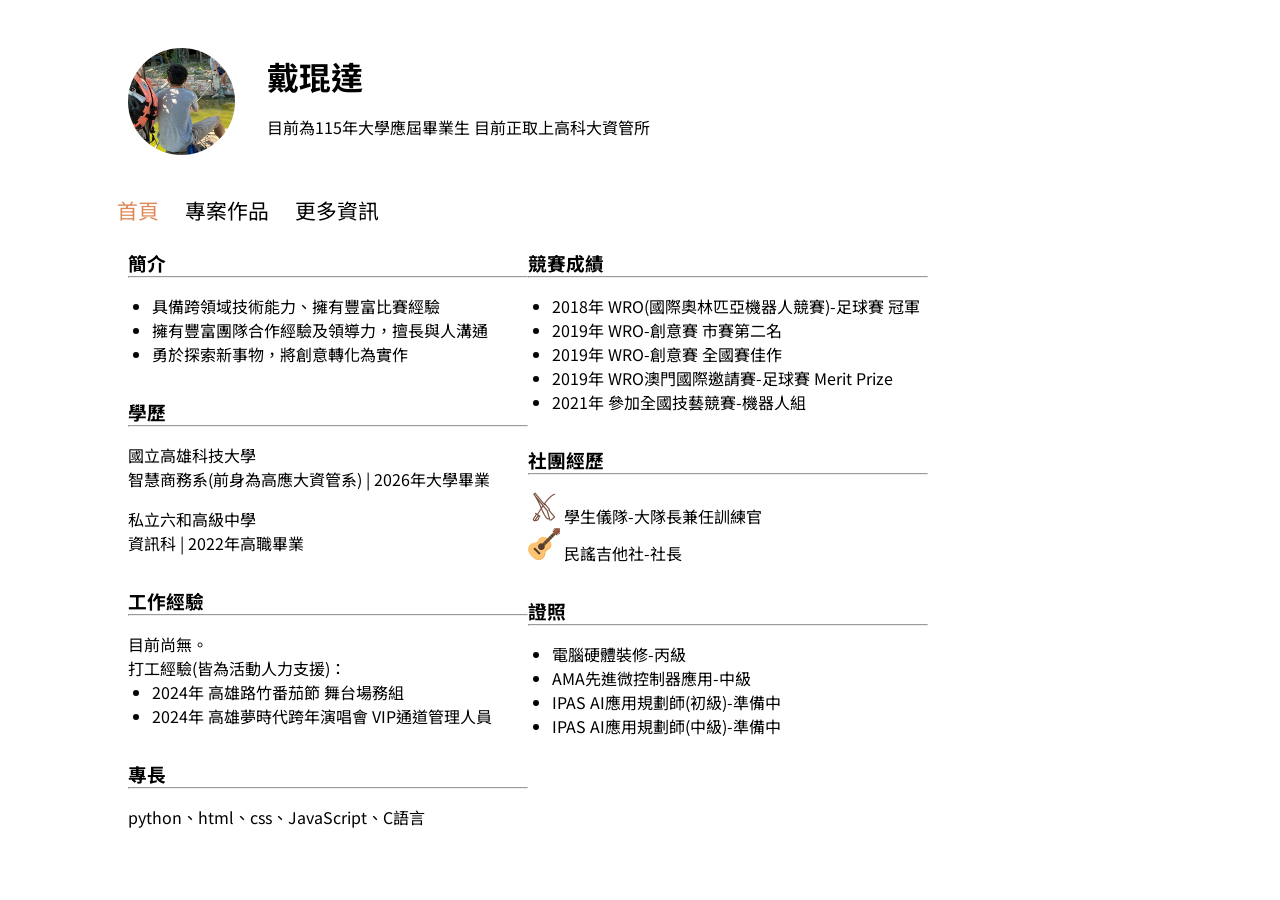
==== index.html @ dc9efa3d "first add" ====
<!doctype html>
<html lang="zh-Hant">
  <head>
    <meta charset="UTF-8" />
    <meta http-equiv="X-UA-Compatible" content="IE=edge" />
    <meta name="viewport" content="width=device-width, initial-scale=1.0" />
    <meta name="robots" content="index, follow" />
    <meta name="author" content="Kun-Da Tai" />
    <title>戴琨達 | 個人履歷表</title>
    <link rel="preconnect" href="https://fonts.googleapis.com" />
    <link rel="preconnect" href="https://fonts.gstatic.com" crossorigin />
    <link
      href="https://fonts.googleapis.com/css2?family=Noto+Sans+TC&display=swap"
      rel="stylesheet"
    />
    <link rel="stylesheet" href="./style/style.css" />
  </head>

  <body>
    <!-- header & navbar -->
    <header>
      <div class="fixed-bar">
        <img src="./ICONS/mypic01.jpg" alt="" />
        <div>
          <h1 class="name">戴琨達</h1>
          <p>目前為115年大學應屆畢業生 目前正取上高科大資管所</p>
        </div>
      </div>
      <nav>
        <ul>
          <li><a class="active" href="#">首頁</a></li>
          <li><a href="project.html">專案作品</a></li>
          <li><a href="more.html">更多資訊</a></li>
        </ul>
      </nav>
    </header>

    <!-- introduction & picture -->
    <main>
      <section class="left">
        <div class="option">
          <h3>簡介</h3>
          <hr />
          <ul>
            <li>具備跨領域技術能力、擁有豐富比賽經驗</li>
            <li>擁有豐富團隊合作經驗及領導力，擅長與人溝通</li>
            <li>勇於探索新事物，將創意轉化為實作</li>
          </ul>
        </div>
        <div class="option">
          <h3>學歷</h3>
          <hr />
          <div class="school">國立高雄科技大學</div>
          <div>智慧商務系(前身為高應大資管系) | 2026年大學畢業</div>
          <div class="school" style="padding-top: 1rem">私立六和高級中學</div>
          <div>資訊科 | 2022年高職畢業</div>
        </div>
        <div class="option">
          <h3>工作經驗</h3>
          <hr />
          <div>目前尚無。</div>
          <div>打工經驗(皆為活動人力支援)：</div>
          <ul>
            <li>2024年 高雄路竹番茄節 舞台場務組</li>
            <li>2024年 高雄夢時代跨年演唱會 VIP通道管理人員</li>
          </ul>
        </div>
        <div class="option">
          <h3>專長</h3>
          <hr />
          <div>python、html、css、JavaScript、C語言</div>
        </div>
      </section>

      <section class="right">
        <div class="option">
          <h3>競賽成績</h3>
          <hr />
          <ul>
            <li>2018年 WRO(國際奧林匹亞機器人競賽)-足球賽 冠軍</li>
            <li>2019年 WRO-創意賽 市賽第二名</li>
            <li>2019年 WRO-創意賽 全國賽佳作</li>
            <li>2019年 WRO澳門國際邀請賽-足球賽 Merit Prize</li>
            <li>2021年 參加全國技藝競賽-機器人組</li>
          </ul>
        </div>
        <div class="option">
          <h3>社團經歷</h3>
          <hr />
          <img src="./ICONS/band.png" alt="" />
          <span class="club">學生儀隊-大隊長兼任訓練官</span><br />
          <img src="./ICONS/guitar.png" alt="" />
          <span class="club">民謠吉他社-社長</span>
        </div>
        <div class="option">
          <h3>證照</h3>
          <hr />
          <ul>
            <li>電腦硬體裝修-丙級</li>
            <li>AMA先進微控制器應用-中級</li>
            <li>IPAS AI應用規劃師(初級)-準備中</li>
            <li>IPAS AI應用規劃師(中級)-準備中</li>
          </ul>
        </div>
      </section>
    </main>
  </body>
  <script src="./app.js"></script>
</html>
---- style/style.css ----
@charset "UTF-8";
* {
  padding: 0;
  margin: 0;
  box-sizing: border-box;
  font-family: "Noto Sans TC", sans-serif;
}

body {
  position: relative;
  padding-left: 5rem;
  padding-right: 5rem;
}

header div.fixed-bar {
  display: flex;
  width: 100%;
  padding: 3rem 0rem 1rem 3rem;
}
header div.fixed-bar img {
  width: 10%;
  height: 10%;
  border-radius: 50%;
}
header div.fixed-bar div {
  display: flex;
  flex-direction: column;
  justify-content: flex-end;
  flex-wrap: wrap;
  margin-bottom: 1rem;
  margin-left: 2rem;
}
header div.fixed-bar div h1 {
  font-size: 2rem;
  padding-bottom: 1rem;
}
header nav {
  width: 100%;
}
header nav ul {
  padding: 1.5rem;
  width: 30%;
  display: flex;
  list-style-type: none;
  justify-content: space-around;
}
header nav ul li {
  font-size: 1.3rem;
}
header nav ul li a {
  color: black;
  text-decoration: none;
}
header nav ul li a:hover {
  color: #e08958;
}

main {
  display: flex;
  flex-wrap: wrap;
}
main section.left {
  flex: 1 1 300px;
  padding-left: 3rem;
}
main section.left div.option {
  margin-bottom: 2rem;
}
main section.left hr {
  margin-bottom: 1rem;
  width: 25rem;
}
main section.left ul li {
  margin-left: 1.5rem;
}
main section.right {
  flex: 3 1 300px;
}
main section.right div.option {
  margin-bottom: 2rem;
}
main section.right hr {
  margin-bottom: 1rem;
  width: 25rem;
}
main section.right img {
  width: 2rem;
  height: 2rem;
}
main section.right ul li {
  margin-left: 1.5rem;
}
main section.list {
  display: flex;
  margin-left: 10rem;
  justify-content: flex-start;
  align-items: flex-start;
  flex-wrap: wrap;
}
main section.list a {
  text-decoration: none;
  color: black;
  width: 20vw;
  margin-right: 3rem;
  margin-top: 1rem;
}
main section.list a img {
  width: 105%;
  height: 90%;
  border-radius: 2%;
}
main section.list a div.title {
  width: 105%;
  font-size: 1.2rem;
}
main section.list div.third {
  width: 60vw;
}
main section.list div.third h2 {
  margin-top: 3rem;
}
main section.list div.third ul {
  color: #0b9890;
  font-size: large;
  margin-bottom: 1rem;
}
main section.list div.third ul li {
  color: black;
  margin-left: 2rem;
  font-size: medium;
}
main div.hidden {
  position: absolute;
  width: 100%;
  height: 100%;
  top: 0;
  left: 0;
  overflow-y: auto;
  background-color: rgba(162, 162, 162, 0.4941176471);
  z-index: 999;
  visibility: hidden;
}
main div.hidden div.hidden-container {
  margin: 8rem 15rem 0 15rem;
  background-color: #f1f1f1;
  padding-left: 5rem;
}
main div.hidden div.closed {
  position: flex;
  text-align: right;
  justify-content: center;
  align-items: center;
}
main div.hidden div.closed img {
  cursor: pointer;
  scale: 0.5;
}
main div.hidden p {
  padding-right: 5rem;
}
main div.hidden div.figure-content {
  padding-right: 5rem;
  display: flex;
  flex-wrap: wrap;
  gap: 5px;
  justify-content: space-around;
}
main div.hidden div.figure-content figure.item {
  flex: 0 0 40%; /* 關鍵：設定寬度為 50% 扣除間距 */
  margin: 0;
  display: flex;
  flex-direction: column;
  align-items: center;
  text-align: center;
  margin-bottom: 2rem;
}
main div.hidden div.figure-content figure.item img {
  max-width: 20vw;
  max-height: 60vh;
}
main div.hidden div.figure-content figure.item figcaption {
  margin-top: 5px;
  font-size: 14px;
  color: #333;
  font-size: large;
  text-align: left;
}
main div.hidden ul {
  margin-top: 1rem;
}
main div.hidden ul li {
  margin-left: 2.5rem;
}
main div.hidden .title {
  margin-top: 1.5rem;
}
main div.hidden video {
  width: 50vw;
}
main div.display {
  visibility: visible;
}
main section.picture {
  flex: 1 1 600px;
  position: relative;
}
main section.picture img {
  width: 30vw;
}
main section.picture div.orangeRect {
  width: 30vw;
  height: 80vh;
  background-color: #e08958;
  position: absolute;
  top: 50px;
  left: 80px;
  z-index: -1;
}
main section.form {
  flex: 1 1 600px;
}
main section.form form {
  min-height: 70vh;
  display: flex;
  flex-direction: column;
  justify-content: space-around;
  padding: 1.5rem;
}
main section.form form div {
  margin: 0.5rem;
}
main section.form form div label {
  font-size: 1.5rem;
  margin-right: 1rem;
}
main section.form form div input,
main section.form form div textarea {
  background-color: rgba(215, 129, 79, 0.8509803922);
  color: white;
  font-size: 1.25rem;
  padding: 0.25rem;
  border: none;
  width: 80%;
}
main section.form form div textarea {
  vertical-align: top;
}
main section.form form button {
  align-self: center;
  background-color: #e08958;
  color: white;
  border: none;
  cursor: pointer;
  padding: 1.75rem 1.5rem;
  font-size: 2rem;
  border-radius: 10px;
}
main div.line {
  background-color: gray;
  width: 3px;
}
main section.contact {
  flex: 1 1 500px;
  display: flex;
  align-items: center;
  padding: 2rem;
}
main div.content h2 {
  margin: 3rem 1rem;
}

footer a {
  padding: 1rem;
}

.active {
  color: #e08958;
}

@media screen and (max-width: 1100px) {
  .orange {
    opacity: 0.5;
  }
  header nav ul {
    width: 100%;
    flex-direction: column;
  }
  header nav ul li {
    padding: 1rem 0rem;
    border-bottom: 2px solid gray;
  }
  main section.right {
    display: flex;
    justify-content: center;
    align-items: center;
    margin: 1rem;
  }
  main section.right img {
    position: static;
    transform: none;
    width: 50vw;
    height: 50vw;
  }
  main figure.item {
    flex: 0 0 100%;
  }
  main section.picture {
    display: flex;
    justify-content: center;
    align-items: center;
  }
  main section.picture img {
    width: 60vw;
  }
  main section.picture div.orangeRect {
    display: none;
  }
  div.line {
    display: none;
  }
}/*# sourceMappingURL=style.css.map */
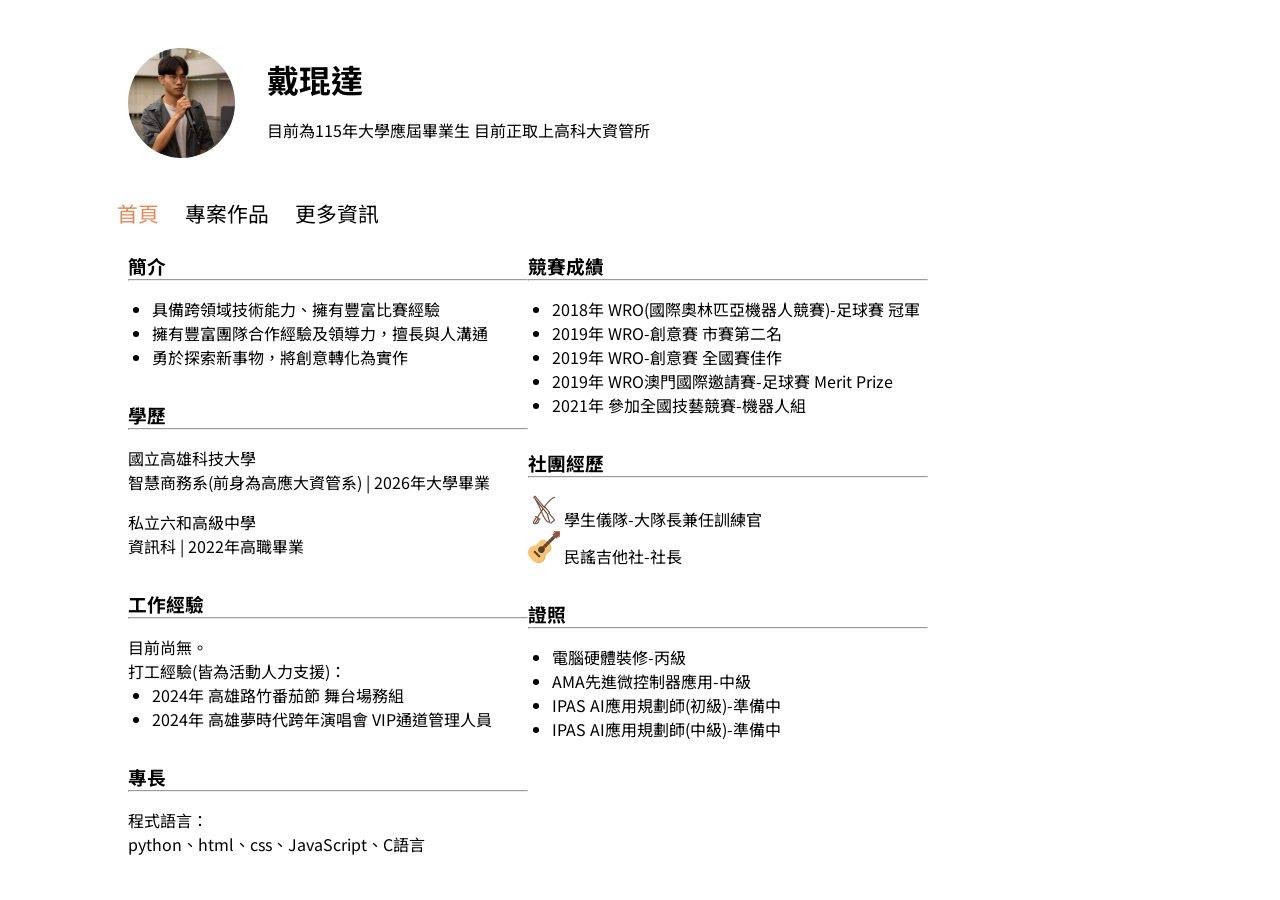
==== commit 9eea3623: "update a part of contents." ====
--- a/index.html
+++ b/index.html
@@ -68,6 +68,7 @@
         <div class="option">
           <h3>專長</h3>
           <hr />
+          <div>程式語言：</div>
           <div>python、html、css、JavaScript、C語言</div>
         </div>
       </section>
